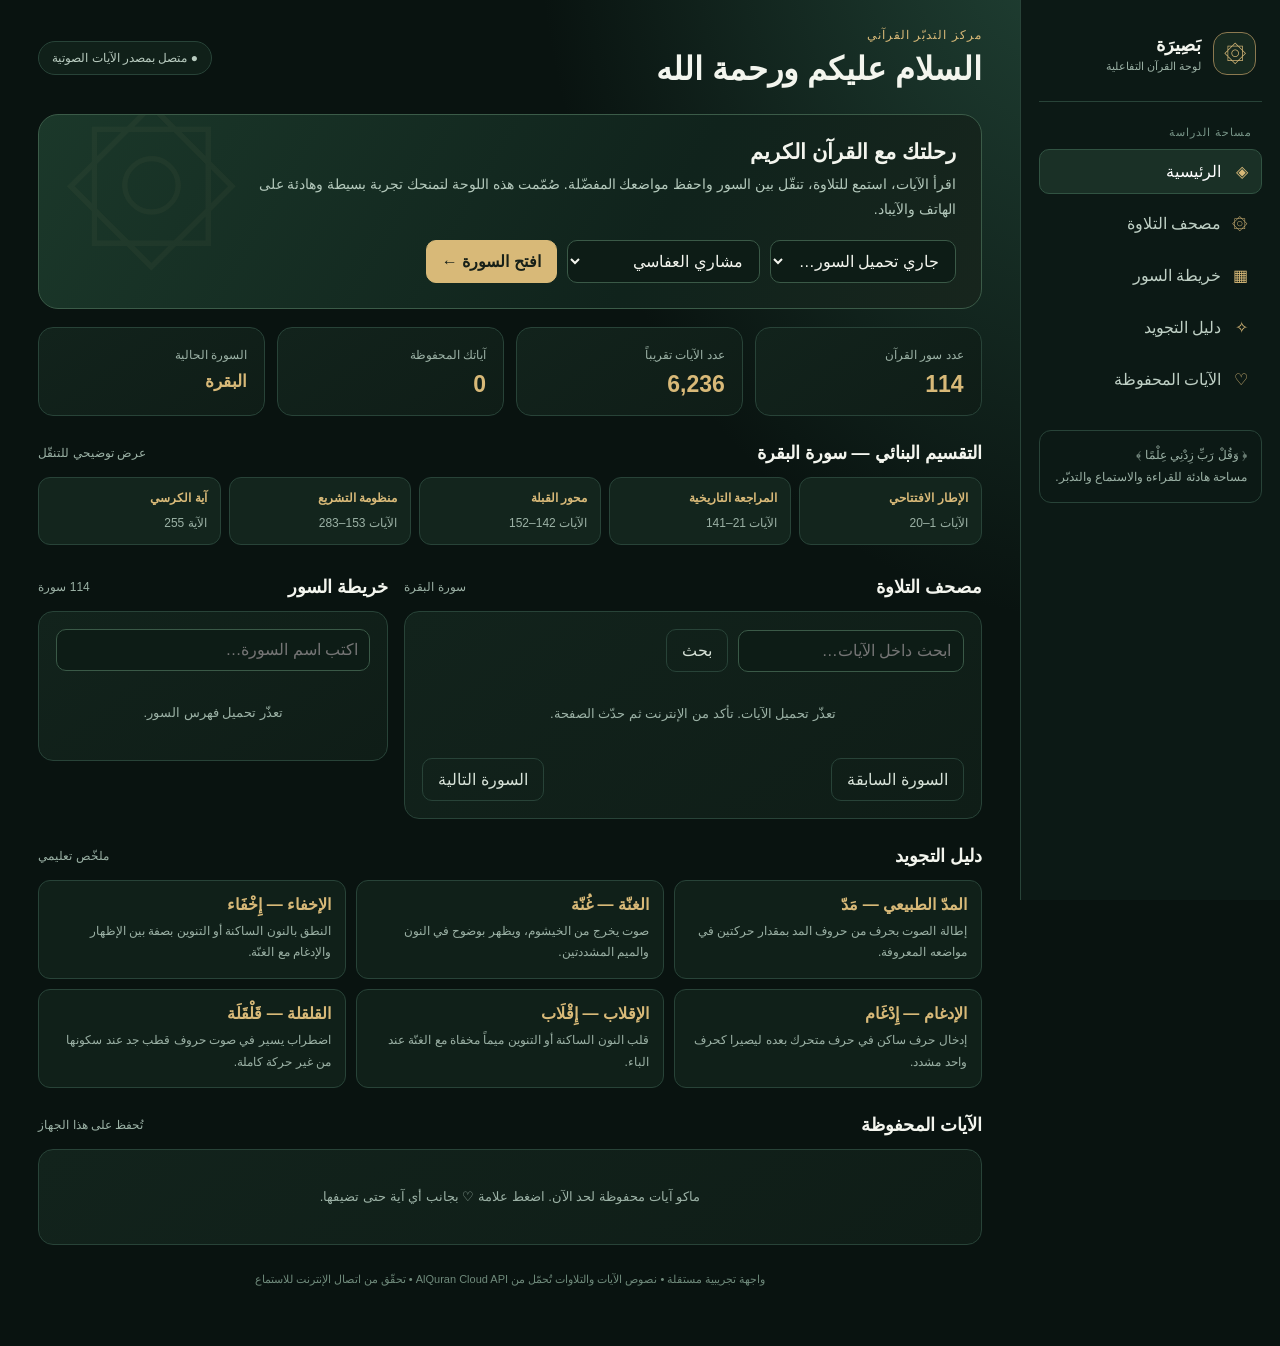
==== basira_quran_dashboard.html @ 5b6d4e4b "Add files via upload" ====
<!doctype html>
<html lang="ar" dir="rtl">
<head>
<meta charset="utf-8">
<meta name="viewport" content="width=device-width,initial-scale=1,viewport-fit=cover">
<meta name="theme-color" content="#0b1715">
<title>بصيرة | لوحة القرآن التفاعلية</title>
<style>
:root{--bg:#091310;--panel:#101f1a;--panel2:#142720;--line:#284338;--gold:#d8b978;--muted:#9bb1a5;--text:#f3f5ee;--green:#7ac5a0}
*{box-sizing:border-box}body{margin:0;background:radial-gradient(ellipse at 85% -10%,#234638 0,transparent 36%),var(--bg);color:var(--text);font-family:-apple-system,BlinkMacSystemFont,"Segoe UI",Tahoma,Arial,sans-serif}
button,select,input{font:inherit}button{cursor:pointer}
.app{display:grid;grid-template-columns:260px minmax(0,1fr);min-height:100vh}
.sidebar{padding:24px 18px;border-left:1px solid var(--line);background:#0c1915;position:sticky;top:0;height:100vh;overflow:auto}
.brand{display:flex;gap:12px;align-items:center;padding:8px 6px 26px;border-bottom:1px solid var(--line)}
.logo{width:43px;height:43px;border:1px solid #8c7950;border-radius:14px;display:grid;place-items:center;color:var(--gold);font-size:23px;background:#17291f}
.brand h1{font-size:18px;margin:0}.brand small{display:block;color:var(--muted);font-size:11px;margin-top:4px}
.navtitle{color:#779487;font-size:11px;letter-spacing:1px;margin:24px 10px 10px}
.nav{display:flex;flex-direction:column;gap:7px}.nav button{border:1px solid transparent;text-align:right;color:#bfd0c5;background:transparent;border-radius:10px;padding:12px 13px}
.nav button.active,.nav button:hover{background:#1a3026;border-color:#315342;color:#fff}.nav .nicon{display:inline-block;width:27px;color:var(--gold)}
.sidebar-note{margin-top:28px;padding:14px;border:1px solid var(--line);border-radius:12px;color:var(--muted);font-size:12px;line-height:1.8}
main{padding:28px clamp(16px,3vw,42px) 60px;max-width:1500px;width:100%;margin:auto}
.topbar{display:flex;justify-content:space-between;align-items:center;gap:14px;margin-bottom:26px;flex-wrap:wrap}
.eyebrow{color:var(--gold);font-size:12px;letter-spacing:1px}.topbar h2{font-size:clamp(23px,3vw,32px);margin:8px 0 0}
.pill{border:1px solid var(--line);border-radius:999px;padding:9px 13px;color:#b8cbbf;font-size:12px;background:#102019}
.hero{border:1px solid #3b5b48;border-radius:20px;padding:25px;background:linear-gradient(120deg,#1b382a,#10231c 65%,#17251d);position:relative;overflow:hidden}
.hero:after{content:"۞";position:absolute;font-size:180px;left:25px;top:-35px;color:#d8b9780c;pointer-events:none}
.hero h3{margin:0 0 8px;font-size:21px}.hero p{color:#b3c8bb;line-height:1.8;margin:0 0 18px;max-width:700px;font-size:14px}
.controls{display:flex;gap:10px;flex-wrap:wrap;align-items:center}.controls select,.controls input{background:#0d1c16;color:var(--text);border:1px solid #3a5947;border-radius:10px;padding:11px 12px;min-width:160px;max-width:100%}
.btn{border:1px solid #54755f;background:#244a36;color:#fff;padding:11px 15px;border-radius:10px}.btn.primary{background:var(--gold);border-color:var(--gold);color:#172018;font-weight:700}.btn.ghost{background:transparent;border-color:var(--line);color:#d7e2d8}
.stats{display:grid;grid-template-columns:repeat(4,minmax(0,1fr));gap:12px;margin:18px 0 24px}
.stat,.panel{background:linear-gradient(145deg,#12231c,#0f1d17);border:1px solid var(--line);border-radius:15px;padding:17px}
.stat small{color:var(--muted);font-size:12px}.stat strong{display:block;color:var(--gold);font-size:23px;margin-top:8px}
.sectionhead{display:flex;align-items:center;justify-content:space-between;gap:10px;margin:26px 0 13px}.sectionhead h3{font-size:18px;margin:0}.sectionhead span{font-size:12px;color:var(--muted)}
.layout{display:grid;grid-template-columns:minmax(0,1.65fr) minmax(260px,1fr);gap:16px}
.timeline{display:flex;gap:8px;overflow:auto;padding-bottom:5px}.phase{min-width:140px;flex:1;text-align:right;background:#13251d;border:1px solid var(--line);padding:13px;border-radius:12px;color:var(--text)}.phase b{display:block;color:var(--gold);font-size:12px;margin-bottom:8px}.phase span{font-size:12px;color:var(--muted)}
.versebox{padding:20px 18px;border:1px solid var(--line);background:#0e1c16;border-radius:14px;margin-top:12px}
.verse-top{display:flex;justify-content:space-between;align-items:center;gap:10px;color:var(--muted);font-size:12px}.verse{font-family:"Traditional Arabic","Noto Naskh Arabic",serif;font-size:clamp(23px,3vw,31px);line-height:2.05;text-align:center;margin:20px 0;color:#f5edda}
.verse-actions{display:flex;justify-content:center;gap:8px;flex-wrap:wrap}.verse-actions button{font-size:12px;padding:8px 11px}
.list{display:grid;gap:8px;max-height:440px;overflow:auto}.surah-item{display:flex;align-items:center;justify-content:space-between;gap:12px;padding:12px;border:1px solid var(--line);border-radius:11px;background:#102019;color:var(--text);text-align:right}.surah-item:hover,.surah-item.selected{border-color:var(--gold);background:#1a3024}.surah-num{color:var(--gold);min-width:25px}.surah-meta{font-size:11px;color:var(--muted);margin-top:4px}
.guide-grid{display:grid;grid-template-columns:repeat(3,minmax(0,1fr));gap:10px}.rule{border:1px solid var(--line);border-radius:12px;padding:14px;background:#102019}.rule b{color:var(--gold);display:block;margin-bottom:7px}.rule p{color:var(--muted);font-size:12px;line-height:1.8;margin:0}
.empty{color:var(--muted);font-size:13px;line-height:1.8;padding:18px;text-align:center}
footer{text-align:center;color:#6f8a7b;font-size:11px;padding:28px 0 0}
.mobilebar{display:none}
@media(max-width:900px){.app{grid-template-columns:1fr}.sidebar{display:none}main{padding:20px 14px 90px}.stats{grid-template-columns:repeat(2,minmax(0,1fr))}.layout{grid-template-columns:1fr}.guide-grid{grid-template-columns:repeat(2,minmax(0,1fr))}.mobilebar{display:flex;position:fixed;bottom:0;right:0;left:0;z-index:5;background:#0b1914f2;border-top:1px solid var(--line);padding:9px;justify-content:space-around;backdrop-filter:blur(12px)}.mobilebar button{background:transparent;color:#bfd0c5;border:0;font-size:11px;padding:7px}.mobilebar span{display:block;color:var(--gold);font-size:18px;margin-bottom:3px}}
@media(max-width:420px){.guide-grid{grid-template-columns:1fr}.hero{padding:19px}.controls select,.controls input{width:100%}.controls .btn{flex:1}}

/* Recitation focus view: soft, grainy botanical background inspired by the reference */
.recitation-screen{position:fixed;inset:0;z-index:20;display:none;overflow:auto;background:
 radial-gradient(ellipse at 18% 20%,rgba(180,204,183,.50),transparent 32%),
 radial-gradient(ellipse at 82% 16%,rgba(177,196,194,.48),transparent 28%),
 radial-gradient(ellipse at 55% 80%,rgba(8,36,25,.88),transparent 54%),
 linear-gradient(125deg,#71877b,#263c30 42%,#7c8d87);color:#f7f8f4;padding:clamp(24px,6vw,76px);
}
.recitation-screen:before{content:"";position:fixed;inset:0;pointer-events:none;opacity:.17;background-image:url("data:image/svg+xml,%3Csvg viewBox='0 0 180 180' xmlns='http://www.w3.org/2000/svg'%3E%3Cfilter id='n'%3E%3CfeTurbulence type='fractalNoise' baseFrequency='.85' numOctaves='3' stitchTiles='stitch'/%3E%3C/filter%3E%3Crect width='100%25' height='100%25' filter='url(%23n)' opacity='.38'/%3E%3C/svg%3E");mix-blend-mode:soft-light}
.recitation-screen.open{display:flex;flex-direction:column}
.focus-top{display:flex;align-items:center;justify-content:space-between;gap:14px;position:relative;z-index:1}
.focus-close{border:1px solid #ffffff55;border-radius:999px;background:#09130d55;color:white;padding:10px 14px}
.focus-kicker{font-size:12px;letter-spacing:2px;color:#e0e9e1b8}
.focus-content{position:relative;z-index:1;max-width:1000px;margin:auto 0; padding:38px 0}
.focus-surah{font-size:13px;color:#e4eee6b8;margin-bottom:24px;letter-spacing:1px}
.focus-ayah{font-family:"Traditional Arabic","Noto Naskh Arabic",serif;font-size:clamp(34px,6.3vw,72px);font-weight:600;line-height:1.9;max-width:1000px;text-shadow:0 2px 25px #0002}
.focus-bottom{position:relative;z-index:1;display:flex;flex-wrap:wrap;align-items:center;justify-content:space-between;gap:18px;border-top:1px solid #ffffff3d;padding-top:22px}
.focus-reader{font-size:14px;color:#f0f5f0}.focus-reader small{display:block;color:#e1e9e1a8;margin-bottom:6px}
.focus-controls{display:flex;align-items:center;gap:10px}.focus-controls button{border:1px solid #ffffff55;background:#12271c55;color:white;border-radius:999px;padding:12px 16px}
.focus-controls button.play-focus{background:#f0f0e9;color:#1b2b20;border-color:#f0f0e9;font-weight:700}
@media(max-width:600px){.recitation-screen{padding:24px 20px}.focus-content{margin:auto 0;padding:28px 0}.focus-bottom{align-items:flex-start;flex-direction:column}.focus-controls{width:100%;justify-content:space-between}.focus-controls button{padding:11px 13px}}

</style>
</head>
<body>
<div class="app">
<aside class="sidebar">
  <div class="brand"><div class="logo">۞</div><div><h1>بَصِيرَة</h1><small>لوحة القرآن التفاعلية</small></div></div>
  <div class="navtitle">مساحة الدراسة</div>
  <nav class="nav">
    <button class="active" data-target="dashboard"><span class="nicon">◈</span>الرئيسية</button>
    <button data-target="reader"><span class="nicon">۞</span>مصحف التلاوة</button>
    <button data-target="surahs"><span class="nicon">▦</span>خريطة السور</button>
    <button data-target="tajweed"><span class="nicon">✧</span>دليل التجويد</button>
    <button data-target="saved"><span class="nicon">♡</span>الآيات المحفوظة</button>
  </nav>
  <div class="sidebar-note">﴿ وَقُلْ رَبِّ زِدْنِي عِلْمًا ﴾<br>مساحة هادئة للقراءة والاستماع والتدبّر.</div>
</aside>
<main id="dashboard">
  <div class="topbar"><div><div class="eyebrow">مركز التدبّر القرآني</div><h2>السلام عليكم ورحمة الله</h2></div><div class="pill">● متصل بمصدر الآيات الصوتية</div></div>
  <section class="hero">
    <h3>رحلتك مع القرآن الكريم</h3>
    <p>اقرأ الآيات، استمع للتلاوة، تنقّل بين السور واحفظ مواضعك المفضّلة. صُمّمت هذه اللوحة لتمنحك تجربة بسيطة وهادئة على الهاتف والآيباد.</p>
    <div class="controls">
      <select id="surahSelect" aria-label="اختر السورة"><option value="2">جاري تحميل السور…</option></select>
      <select id="reciter" aria-label="اختر القارئ"><option value="ar.alafasy">مشاري العفاسي</option><option value="ar.abdurrahmaansudais">عبدالرحمن السديس</option><option value="ar.husary">محمود خليل الحصري</option><option value="ar.minshawi">محمد صديق المنشاوي</option></select>
      <button class="btn primary" id="openSurah">افتح السورة ←</button>
    </div>
  </section>
  <div class="stats">
    <div class="stat"><small>عدد سور القرآن</small><strong>114</strong></div>
    <div class="stat"><small>عدد الآيات تقريباً</small><strong>6,236</strong></div>
    <div class="stat"><small>آياتك المحفوظة</small><strong id="savedCount">0</strong></div>
    <div class="stat"><small>السورة الحالية</small><strong id="currentSurahStat" style="font-size:17px">البقرة</strong></div>
  </div>
  <div class="sectionhead"><h3>التقسيم البنائي — سورة البقرة</h3><span>عرض توضيحي للتنقّل</span></div>
  <div class="timeline">
    <button class="phase" data-verse="1"><b>الإطار الافتتاحي</b><span>الآيات 1–20</span></button>
    <button class="phase" data-verse="21"><b>المراجعة التاريخية</b><span>الآيات 21–141</span></button>
    <button class="phase" data-verse="142"><b>محور القبلة</b><span>الآيات 142–152</span></button>
    <button class="phase" data-verse="153"><b>منظومة التشريع</b><span>الآيات 153–283</span></button>
    <button class="phase" data-verse="255"><b>آية الكرسي</b><span>الآية 255</span></button>
  </div>
  <div class="layout">
    <section id="reader">
      <div class="sectionhead"><h3>مصحف التلاوة</h3><span id="surahInfo">سورة البقرة</span></div>
      <div class="panel">
        <div class="controls" style="margin-bottom:12px">
          <input id="searchBox" placeholder="ابحث داخل الآيات…" aria-label="بحث في الآيات">
          <button class="btn ghost" id="searchBtn">بحث</button>
        </div>
        <div id="verses"><div class="empty">جاري تحميل الآيات من المصدر القرآني…</div></div>
        <div class="controls" style="justify-content:space-between;margin-top:14px">
          <button class="btn ghost" id="prev">السورة السابقة</button><button class="btn ghost" id="next">السورة التالية</button>
        </div>
      </div>
    </section>
    <section id="surahs">
      <div class="sectionhead"><h3>خريطة السور</h3><span>114 سورة</span></div>
      <div class="panel">
        <input id="surahSearch" placeholder="اكتب اسم السورة…" style="width:100%;background:#0d1c16;color:white;border:1px solid #3a5947;border-radius:10px;padding:11px;margin-bottom:12px">
        <div class="list" id="surahList"><div class="empty">جاري تحميل فهرس السور…</div></div>
      </div>
    </section>
  </div>
  <section id="tajweed">
    <div class="sectionhead"><h3>دليل التجويد</h3><span>ملخّص تعليمي</span></div>
    <div class="guide-grid">
      <div class="rule"><b>المدّ الطبيعي — مَدّ</b><p>إطالة الصوت بحرف من حروف المد بمقدار حركتين في مواضعه المعروفة.</p></div>
      <div class="rule"><b>الغنّة — غُنّة</b><p>صوت يخرج من الخيشوم، ويظهر بوضوح في النون والميم المشددتين.</p></div>
      <div class="rule"><b>الإخفاء — إِخْفَاء</b><p>النطق بالنون الساكنة أو التنوين بصفة بين الإظهار والإدغام مع الغنّة.</p></div>
      <div class="rule"><b>الإدغام — إِدْغَام</b><p>إدخال حرف ساكن في حرف متحرك بعده ليصيرا كحرف واحد مشدد.</p></div>
      <div class="rule"><b>الإقلاب — إِقْلَاب</b><p>قلب النون الساكنة أو التنوين ميماً مخفاة مع الغنّة عند الباء.</p></div>
      <div class="rule"><b>القلقلة — قَلْقَلَة</b><p>اضطراب يسير في صوت حروف قطب جد عند سكونها من غير حركة كاملة.</p></div>
    </div>
  </section>
  <section id="saved">
    <div class="sectionhead"><h3>الآيات المحفوظة</h3><span>تُحفظ على هذا الجهاز</span></div>
    <div class="panel" id="savedVerses"><div class="empty">ماكو آيات محفوظة لحد الآن. اضغط علامة ♡ بجانب أي آية حتى تضيفها.</div></div>
  </section>
  <footer>واجهة تجريبية مستقلة • نصوص الآيات والتلاوات تُحمّل من AlQuran Cloud API • تحقّق من اتصال الإنترنت للاستماع</footer>
</main>
</div>
<div class="mobilebar">
<button data-target="dashboard"><span>◈</span>الرئيسية</button><button data-target="reader"><span>۞</span>المصحف</button><button data-target="surahs"><span>▦</span>السور</button><button data-target="tajweed"><span>✧</span>التجويد</button><button data-target="saved"><span>♡</span>المحفوظات</button>
</div>
<audio id="audio" controls style="position:fixed;left:12px;bottom:74px;width:min(360px,calc(100% - 24px));display:none;z-index:4"></audio>

<div class="recitation-screen" id="recitationScreen" aria-hidden="true">
  <div class="focus-top">
    <div><div class="focus-kicker">تِلَاوَةٌ وَتَدَبُّر</div><div style="font-size:12px;color:#f0f5f0a8;margin-top:7px">القرآن الكريم</div></div>
    <button class="focus-close" id="closeFocus">✕ إغلاق العرض</button>
  </div>
  <div class="focus-content">
    <div class="focus-surah" id="focusSurah">سورة البقرة • الآية 1</div>
    <div class="focus-ayah" id="focusAyah">بِسْمِ اللَّهِ الرَّحْمَٰنِ الرَّحِيمِ</div>
  </div>
  <div class="focus-bottom">
    <div class="focus-reader"><small>القارئ الحالي</small><strong id="focusReader">مشاري العفاسي</strong></div>
    <div class="focus-controls">
      <button id="focusPrev">‹ الآية السابقة</button>
      <button class="play-focus" id="focusPlay">Ⅱ إيقاف مؤقت</button>
      <button id="focusNext">الآية التالية ›</button>
    </div>
  </div>
</div>

<script>
const API='https://api.alquran.cloud/v1';
let surahs=[],current=2,ayahs=[],saved=JSON.parse(localStorage.getItem('basiraSavedVerses')||'[]');
const $=id=>document.getElementById(id);
function esc(s){return String(s).replace(/[&<>"']/g,c=>({'&':'&amp;','<':'&lt;','>':'&gt;','"':'&quot;',"'":'&#39;'}[c]));}
function save(){localStorage.setItem('basiraSavedVerses',JSON.stringify(saved));$('savedCount').textContent=saved.length;renderSaved();}
async function loadSurahs(){
 try{
  const r=await fetch(API+'/surah');const j=await r.json();if(j.code!==200)throw Error();
  surahs=j.data;
  $('surahSelect').innerHTML=surahs.map(s=>`<option value="${s.number}">${s.number}. ${esc(s.name)} — ${esc(s.englishName)}</option>`).join('');
  renderSurahList();loadSurah(2);
 }catch(e){$('verses').innerHTML='<div class="empty">تعذّر تحميل الآيات. تأكد من الإنترنت ثم حدّث الصفحة.</div>';$('surahList').innerHTML='<div class="empty">تعذّر تحميل فهرس السور.</div>';}
}
function renderSurahList(){
 const q=$('surahSearch').value.trim().toLowerCase();
 const filtered=surahs.filter(s=>s.name.includes(q)||s.englishName.toLowerCase().includes(q)||String(s.number)===q);
 $('surahList').innerHTML=filtered.map(s=>`<button class="surah-item ${s.number===current?'selected':''}" data-surah="${s.number}"><div><span class="surah-num">${s.number}</span><b>${esc(s.name)}</b><div class="surah-meta">${esc(s.englishName)} • ${s.numberOfAyahs} آية</div></div><span style="color:var(--gold)">›</span></button>`).join('')||'<div class="empty">ما لقينا سورة بهذا الاسم.</div>';
}
async function loadSurah(n){
 current=Math.max(1,Math.min(114,Number(n)||1));$('surahSelect').value=String(current);$('currentSurahStat').textContent=surahs[current-1]?.name||'—';
 $('surahInfo').textContent='جاري التحميل…';$('verses').innerHTML='<div class="empty">جاري تحميل الآيات…</div>';renderSurahList();
 try{
  const [ar,audio]=await Promise.all([fetch(`${API}/surah/${current}/quran-uthmani`).then(r=>r.json()),fetch(`${API}/surah/${current}/${$('reciter').value}`).then(r=>r.json())]);
  ayahs=ar.data.ayahs.map((a,i)=>({...a,audio:audio.data.ayahs[i]?.audio||''}));
  $('surahInfo').textContent=`${ar.data.name} • ${ar.data.numberOfAyahs} آية`;
  renderAyahs(ayahs);
 }catch(e){$('verses').innerHTML='<div class="empty">ما قدرنا نحمل السورة. جرّب مرة ثانية بعد التأكد من الإنترنت.</div>';}
}
function renderAyahs(items){
 if(!items.length){$('verses').innerHTML='<div class="empty">ماكو نتائج مطابقة.</div>';return;}
 $('verses').innerHTML=items.map(a=>`<article class="versebox" id="ayah-${a.number}"><div class="verse-top"><span>سورة ${esc(surahs[current-1]?.name||'')} • الآية ${a.numberInSurah}</span><span>${a.number}</span></div><div class="verse">${esc(a.text)} ۝</div><div class="verse-actions"><button class="btn" data-play="${a.number}">▶ استمع للآية</button><button class="btn ghost" data-save="${a.number}">${saved.some(x=>x.number===a.number)?'♥ محفوظة':'♡ حفظ الآية'}</button><button class="btn ghost" data-copy="${a.number}">نسخ النص</button></div></article>`).join('');
}
function renderSaved(){
 if(!saved.length){$('savedVerses').innerHTML='<div class="empty">ماكو آيات محفوظة لحد الآن. اضغط علامة ♡ بجانب أي آية حتى تضيفها.</div>';return;}
 $('savedVerses').innerHTML=saved.map(a=>`<article class="versebox"><div class="verse-top"><span>${esc(a.surahName)} • الآية ${a.ayahInSurah}</span><button class="btn ghost" data-unsave="${a.number}">إزالة</button></div><div class="verse">${esc(a.text)}</div></article>`).join('');
}
let playingGlobalNumber=null;
const reciterNames={'ar.alafasy':'مشاري العفاسي','ar.abdurrahmaansudais':'عبدالرحمن السديس','ar.husary':'محمود خليل الحصري','ar.minshawi':'محمد صديق المنشاوي'};
function showFocus(a){
 if(!a)return;
 $('focusSurah').textContent=`سورة ${surahs[current-1]?.name||''} • الآية ${a.numberInSurah}`;
 $('focusAyah').textContent=a.text;
 $('focusReader').textContent=reciterNames[$('reciter').value]||'القارئ المختار';
 $('recitationScreen').classList.add('open');$('recitationScreen').setAttribute('aria-hidden','false');
}
function playAyah(num){
 const a=ayahs.find(x=>x.number===Number(num));if(!a||!a.audio)return;
 const audio=$('audio');playingGlobalNumber=a.number;
 audio.src=a.audio;audio.style.display='block';showFocus(a);
 audio.play().then(()=>{$('focusPlay').textContent='Ⅱ إيقاف مؤقت';}).catch(()=>{$('focusPlay').textContent='▶ تشغيل';});
}
document.addEventListener('click',e=>{
 const t=e.target.closest('button');if(!t)return;
 if(t.dataset.target){document.getElementById(t.dataset.target)?.scrollIntoView({behavior:'smooth'});document.querySelectorAll('.nav button').forEach(b=>b.classList.toggle('active',b.dataset.target===t.dataset.target));}
 if(t.dataset.surah)loadSurah(Number(t.dataset.surah));
 if(t.dataset.play)playAyah(t.dataset.play);
 if(t.dataset.save){const a=ayahs.find(x=>x.number===Number(t.dataset.save));if(a){if(saved.some(x=>x.number===a.number))saved=saved.filter(x=>x.number!==a.number);else saved.push({number:a.number,ayahInSurah:a.numberInSurah,surahName:surahs[current-1].name,text:a.text});save();renderAyahs(ayahs);}}
 if(t.dataset.unsave){saved=saved.filter(x=>x.number!==Number(t.dataset.unsave));save();renderAyahs(ayahs);}
 if(t.dataset.copy){const a=ayahs.find(x=>x.number===Number(t.dataset.copy));if(a&&navigator.clipboard)navigator.clipboard.writeText(a.text).then(()=>{t.textContent='تم النسخ ✓';setTimeout(()=>t.textContent='نسخ النص',1300)}).catch(()=>{});}
 if(t.id==='openSurah')loadSurah($('surahSelect').value);
 if(t.id==='prev')loadSurah(current-1);
 if(t.id==='next')loadSurah(current+1);
 if(t.id==='searchBtn'){const q=$('searchBox').value.trim();renderAyahs(ayahs.filter(a=>a.text.includes(q)||String(a.numberInSurah)===q));}
});
$('surahSelect').addEventListener('change',e=>loadSurah(e.target.value));
$('reciter').addEventListener('change',()=>loadSurah(current));
$('surahSearch').addEventListener('input',renderSurahList);
$('searchBox').addEventListener('keydown',e=>{if(e.key==='Enter')$('searchBtn').click()});
document.querySelectorAll('.phase').forEach(b=>b.addEventListener('click',()=>{if(current!==2)loadSurah(2);setTimeout(()=>document.querySelector(`[data-verse="${b.dataset.verse}"]`)?.scrollIntoView({behavior:'smooth',block:'start'}),500);}));

$('closeFocus').addEventListener('click',()=>{$('recitationScreen').classList.remove('open');$('recitationScreen').setAttribute('aria-hidden','true');});
$('focusPlay').addEventListener('click',()=>{const a=$('audio');if(a.paused){a.play().then(()=>$('focusPlay').textContent='Ⅱ إيقاف مؤقت').catch(()=>{});}else{a.pause();$('focusPlay').textContent='▶ متابعة';}});
function playAdjacent(delta){
 const idx=ayahs.findIndex(a=>a.number===playingGlobalNumber);const next=ayahs[idx+delta];
 if(next){playAyah(next.number);return;}
 // Move to adjacent surah if playback reaches the end of the current one
 const target=current+delta;
 if(target>=1&&target<=114){loadSurah(target).then(()=>{const candidate=delta>0?ayahs[0]:ayahs[ayahs.length-1];if(candidate)playAyah(candidate.number);});}
}
$('focusPrev').addEventListener('click',()=>playAdjacent(-1));
$('focusNext').addEventListener('click',()=>playAdjacent(1));
$('audio').addEventListener('ended',()=>{if(playingGlobalNumber!==null)playAdjacent(1);});
$('audio').addEventListener('play',()=>{$('focusPlay').textContent='Ⅱ إيقاف مؤقت';});
$('audio').addEventListener('pause',()=>{$('focusPlay').textContent='▶ متابعة';});

save();loadSurahs();
</script>
</body>
</html>
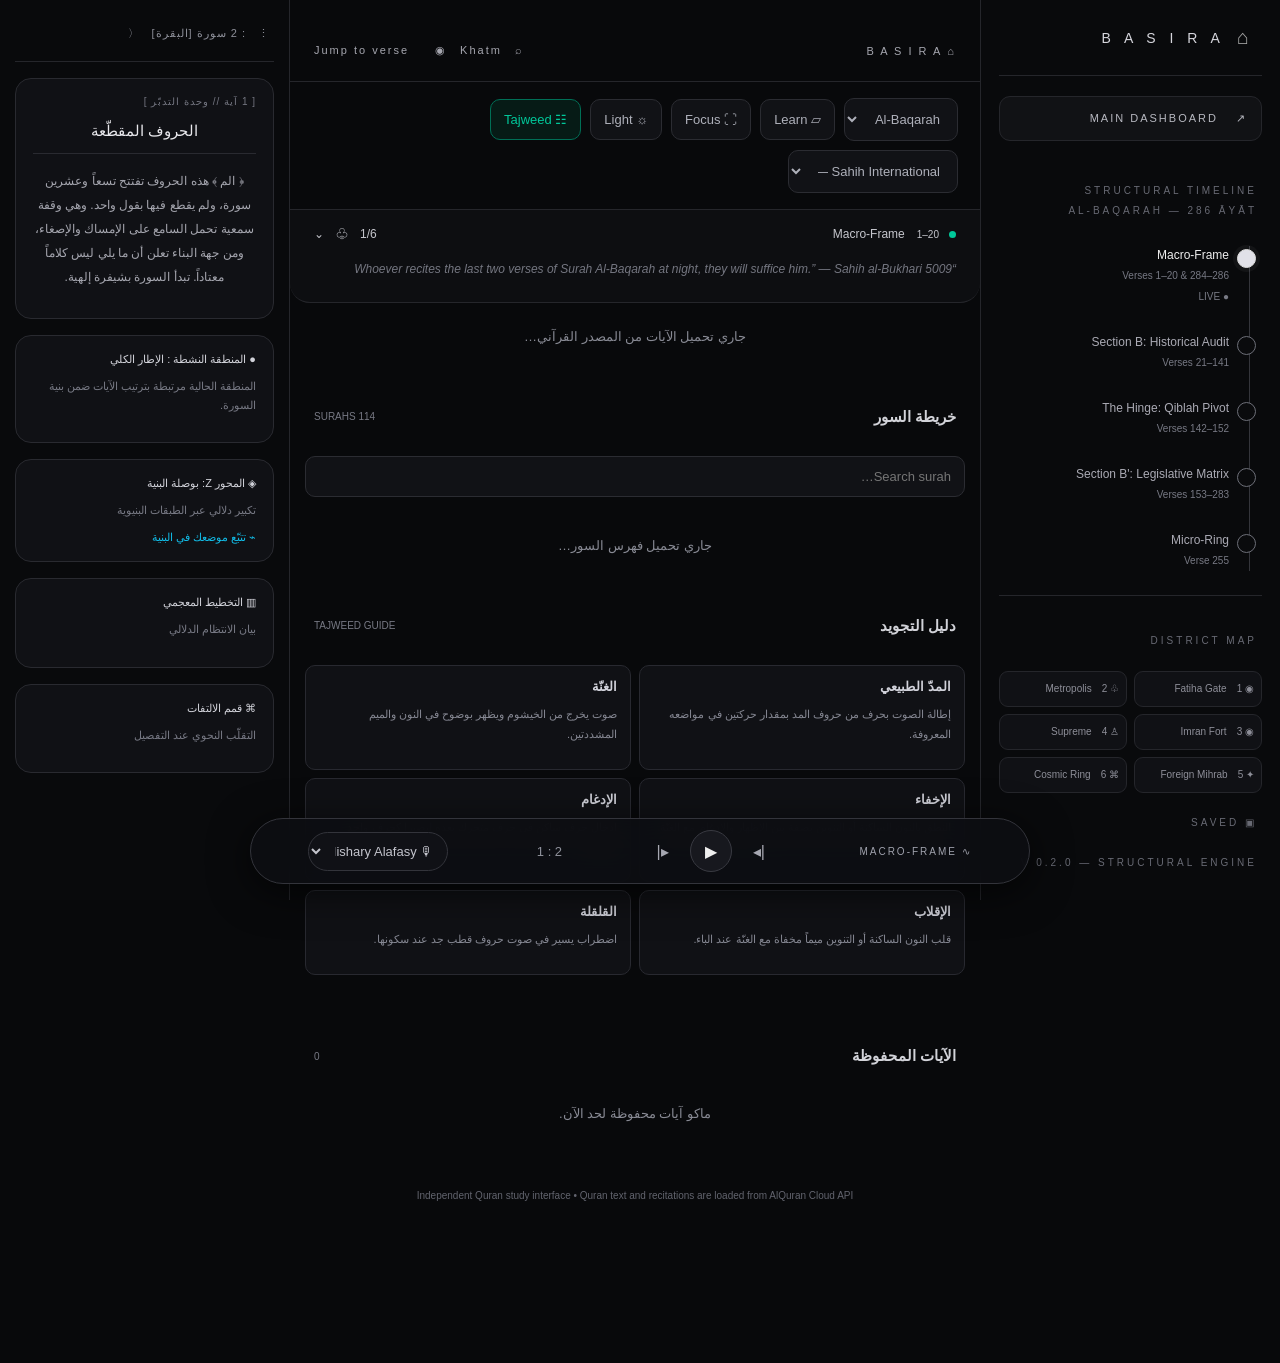
==== commit 01956e19: "Add files via upload" ====
--- a/basira_quran_dashboard.html
+++ b/basira_quran_dashboard.html
@@ -6,170 +6,104 @@
 <meta name="theme-color" content="#0b1715">
 <title>بصيرة | لوحة القرآن التفاعلية</title>
 <style>
-:root{--bg:#091310;--panel:#101f1a;--panel2:#142720;--line:#284338;--gold:#d8b978;--muted:#9bb1a5;--text:#f3f5ee;--green:#7ac5a0}
-*{box-sizing:border-box}body{margin:0;background:radial-gradient(ellipse at 85% -10%,#234638 0,transparent 36%),var(--bg);color:var(--text);font-family:-apple-system,BlinkMacSystemFont,"Segoe UI",Tahoma,Arial,sans-serif}
-button,select,input{font:inherit}button{cursor:pointer}
-.app{display:grid;grid-template-columns:260px minmax(0,1fr);min-height:100vh}
-.sidebar{padding:24px 18px;border-left:1px solid var(--line);background:#0c1915;position:sticky;top:0;height:100vh;overflow:auto}
-.brand{display:flex;gap:12px;align-items:center;padding:8px 6px 26px;border-bottom:1px solid var(--line)}
-.logo{width:43px;height:43px;border:1px solid #8c7950;border-radius:14px;display:grid;place-items:center;color:var(--gold);font-size:23px;background:#17291f}
-.brand h1{font-size:18px;margin:0}.brand small{display:block;color:var(--muted);font-size:11px;margin-top:4px}
-.navtitle{color:#779487;font-size:11px;letter-spacing:1px;margin:24px 10px 10px}
-.nav{display:flex;flex-direction:column;gap:7px}.nav button{border:1px solid transparent;text-align:right;color:#bfd0c5;background:transparent;border-radius:10px;padding:12px 13px}
-.nav button.active,.nav button:hover{background:#1a3026;border-color:#315342;color:#fff}.nav .nicon{display:inline-block;width:27px;color:var(--gold)}
-.sidebar-note{margin-top:28px;padding:14px;border:1px solid var(--line);border-radius:12px;color:var(--muted);font-size:12px;line-height:1.8}
-main{padding:28px clamp(16px,3vw,42px) 60px;max-width:1500px;width:100%;margin:auto}
-.topbar{display:flex;justify-content:space-between;align-items:center;gap:14px;margin-bottom:26px;flex-wrap:wrap}
-.eyebrow{color:var(--gold);font-size:12px;letter-spacing:1px}.topbar h2{font-size:clamp(23px,3vw,32px);margin:8px 0 0}
-.pill{border:1px solid var(--line);border-radius:999px;padding:9px 13px;color:#b8cbbf;font-size:12px;background:#102019}
-.hero{border:1px solid #3b5b48;border-radius:20px;padding:25px;background:linear-gradient(120deg,#1b382a,#10231c 65%,#17251d);position:relative;overflow:hidden}
-.hero:after{content:"۞";position:absolute;font-size:180px;left:25px;top:-35px;color:#d8b9780c;pointer-events:none}
-.hero h3{margin:0 0 8px;font-size:21px}.hero p{color:#b3c8bb;line-height:1.8;margin:0 0 18px;max-width:700px;font-size:14px}
-.controls{display:flex;gap:10px;flex-wrap:wrap;align-items:center}.controls select,.controls input{background:#0d1c16;color:var(--text);border:1px solid #3a5947;border-radius:10px;padding:11px 12px;min-width:160px;max-width:100%}
-.btn{border:1px solid #54755f;background:#244a36;color:#fff;padding:11px 15px;border-radius:10px}.btn.primary{background:var(--gold);border-color:var(--gold);color:#172018;font-weight:700}.btn.ghost{background:transparent;border-color:var(--line);color:#d7e2d8}
-.stats{display:grid;grid-template-columns:repeat(4,minmax(0,1fr));gap:12px;margin:18px 0 24px}
-.stat,.panel{background:linear-gradient(145deg,#12231c,#0f1d17);border:1px solid var(--line);border-radius:15px;padding:17px}
-.stat small{color:var(--muted);font-size:12px}.stat strong{display:block;color:var(--gold);font-size:23px;margin-top:8px}
-.sectionhead{display:flex;align-items:center;justify-content:space-between;gap:10px;margin:26px 0 13px}.sectionhead h3{font-size:18px;margin:0}.sectionhead span{font-size:12px;color:var(--muted)}
-.layout{display:grid;grid-template-columns:minmax(0,1.65fr) minmax(260px,1fr);gap:16px}
-.timeline{display:flex;gap:8px;overflow:auto;padding-bottom:5px}.phase{min-width:140px;flex:1;text-align:right;background:#13251d;border:1px solid var(--line);padding:13px;border-radius:12px;color:var(--text)}.phase b{display:block;color:var(--gold);font-size:12px;margin-bottom:8px}.phase span{font-size:12px;color:var(--muted)}
-.versebox{padding:20px 18px;border:1px solid var(--line);background:#0e1c16;border-radius:14px;margin-top:12px}
-.verse-top{display:flex;justify-content:space-between;align-items:center;gap:10px;color:var(--muted);font-size:12px}.verse{font-family:"Traditional Arabic","Noto Naskh Arabic",serif;font-size:clamp(23px,3vw,31px);line-height:2.05;text-align:center;margin:20px 0;color:#f5edda}
-.verse-actions{display:flex;justify-content:center;gap:8px;flex-wrap:wrap}.verse-actions button{font-size:12px;padding:8px 11px}
-.list{display:grid;gap:8px;max-height:440px;overflow:auto}.surah-item{display:flex;align-items:center;justify-content:space-between;gap:12px;padding:12px;border:1px solid var(--line);border-radius:11px;background:#102019;color:var(--text);text-align:right}.surah-item:hover,.surah-item.selected{border-color:var(--gold);background:#1a3024}.surah-num{color:var(--gold);min-width:25px}.surah-meta{font-size:11px;color:var(--muted);margin-top:4px}
-.guide-grid{display:grid;grid-template-columns:repeat(3,minmax(0,1fr));gap:10px}.rule{border:1px solid var(--line);border-radius:12px;padding:14px;background:#102019}.rule b{color:var(--gold);display:block;margin-bottom:7px}.rule p{color:var(--muted);font-size:12px;line-height:1.8;margin:0}
-.empty{color:var(--muted);font-size:13px;line-height:1.8;padding:18px;text-align:center}
-footer{text-align:center;color:#6f8a7b;font-size:11px;padding:28px 0 0}
-.mobilebar{display:none}
-@media(max-width:900px){.app{grid-template-columns:1fr}.sidebar{display:none}main{padding:20px 14px 90px}.stats{grid-template-columns:repeat(2,minmax(0,1fr))}.layout{grid-template-columns:1fr}.guide-grid{grid-template-columns:repeat(2,minmax(0,1fr))}.mobilebar{display:flex;position:fixed;bottom:0;right:0;left:0;z-index:5;background:#0b1914f2;border-top:1px solid var(--line);padding:9px;justify-content:space-around;backdrop-filter:blur(12px)}.mobilebar button{background:transparent;color:#bfd0c5;border:0;font-size:11px;padding:7px}.mobilebar span{display:block;color:var(--gold);font-size:18px;margin-bottom:3px}}
-@media(max-width:420px){.guide-grid{grid-template-columns:1fr}.hero{padding:19px}.controls select,.controls input{width:100%}.controls .btn{flex:1}}
-
-/* Recitation focus view: soft, grainy botanical background inspired by the reference */
-.recitation-screen{position:fixed;inset:0;z-index:20;display:none;overflow:auto;background:
- radial-gradient(ellipse at 18% 20%,rgba(180,204,183,.50),transparent 32%),
- radial-gradient(ellipse at 82% 16%,rgba(177,196,194,.48),transparent 28%),
- radial-gradient(ellipse at 55% 80%,rgba(8,36,25,.88),transparent 54%),
- linear-gradient(125deg,#71877b,#263c30 42%,#7c8d87);color:#f7f8f4;padding:clamp(24px,6vw,76px);
-}
-.recitation-screen:before{content:"";position:fixed;inset:0;pointer-events:none;opacity:.17;background-image:url("data:image/svg+xml,%3Csvg viewBox='0 0 180 180' xmlns='http://www.w3.org/2000/svg'%3E%3Cfilter id='n'%3E%3CfeTurbulence type='fractalNoise' baseFrequency='.85' numOctaves='3' stitchTiles='stitch'/%3E%3C/filter%3E%3Crect width='100%25' height='100%25' filter='url(%23n)' opacity='.38'/%3E%3C/svg%3E");mix-blend-mode:soft-light}
-.recitation-screen.open{display:flex;flex-direction:column}
-.focus-top{display:flex;align-items:center;justify-content:space-between;gap:14px;position:relative;z-index:1}
-.focus-close{border:1px solid #ffffff55;border-radius:999px;background:#09130d55;color:white;padding:10px 14px}
-.focus-kicker{font-size:12px;letter-spacing:2px;color:#e0e9e1b8}
-.focus-content{position:relative;z-index:1;max-width:1000px;margin:auto 0; padding:38px 0}
-.focus-surah{font-size:13px;color:#e4eee6b8;margin-bottom:24px;letter-spacing:1px}
-.focus-ayah{font-family:"Traditional Arabic","Noto Naskh Arabic",serif;font-size:clamp(34px,6.3vw,72px);font-weight:600;line-height:1.9;max-width:1000px;text-shadow:0 2px 25px #0002}
-.focus-bottom{position:relative;z-index:1;display:flex;flex-wrap:wrap;align-items:center;justify-content:space-between;gap:18px;border-top:1px solid #ffffff3d;padding-top:22px}
-.focus-reader{font-size:14px;color:#f0f5f0}.focus-reader small{display:block;color:#e1e9e1a8;margin-bottom:6px}
-.focus-controls{display:flex;align-items:center;gap:10px}.focus-controls button{border:1px solid #ffffff55;background:#12271c55;color:white;border-radius:999px;padding:12px 16px}
-.focus-controls button.play-focus{background:#f0f0e9;color:#1b2b20;border-color:#f0f0e9;font-weight:700}
-@media(max-width:600px){.recitation-screen{padding:24px 20px}.focus-content{margin:auto 0;padding:28px 0}.focus-bottom{align-items:flex-start;flex-direction:column}.focus-controls{width:100%;justify-content:space-between}.focus-controls button{padding:11px 13px}}
-
+:root{--bg:#08090b;--panel:#101114;--panel2:#15161a;--line:#25262b;--muted:#8d8f98;--text:#e8e8ec;--green:#00c89a;--gold:#d7d8df;--blue:#12bde8;--purple:#a56aff}
+*{box-sizing:border-box}html{scroll-behavior:smooth}body{margin:0;background:var(--bg);color:var(--text);font-family:-apple-system,BlinkMacSystemFont,"Segoe UI",Tahoma,Arial,sans-serif;font-size:13px}button,select,input{font:inherit}button{cursor:pointer}
+.app{display:grid;grid-template-columns:300px minmax(0,1fr) 290px;min-height:100vh}
+.sidebar{border-left:1px solid var(--line);padding:22px 18px;height:100vh;overflow:auto;position:sticky;top:0;background:#090a0c}
+.brand{height:54px;display:flex;align-items:center;gap:12px;padding:0 8px 22px;border-bottom:1px solid var(--line);letter-spacing:5px;font-size:14px;color:#d5d5dc}
+.brand .mark{font-size:20px;color:#aaa}
+.dashbtn{margin:20px 0;width:100%;text-align:right;background:#111215;border:1px solid var(--line);color:#b7b8c0;border-radius:11px;padding:14px;letter-spacing:2px;font-size:11px}
+.kicker{font-size:10px;letter-spacing:3px;color:#686a74;line-height:2;margin:20px 5px}
+.timeline{border-right:1px solid #34353b;margin:25px 12px 24px 0;padding-right:20px;display:grid;gap:26px}
+.timeline-item{position:relative;color:#aaaab4;line-height:1.6}.timeline-item:before{content:"";position:absolute;right:-27px;top:3px;width:17px;height:17px;border:1px solid #6d6f78;border-radius:50%;background:#0a0b0d}.timeline-item.active{color:#eee}.timeline-item.active:before{border-color:#ddd;background:#e1e1e8;box-shadow:0 0 0 4px #ffffff0a}.timeline-item b{display:block;font-size:12px;font-weight:500}.timeline-item small{color:#777984;font-size:10px}
+.district{border-top:1px solid var(--line);padding-top:15px}.district-grid{display:grid;grid-template-columns:1fr 1fr;gap:7px}.district-grid span{padding:10px 7px;background:#101115;border:1px solid var(--line);border-radius:9px;font-size:10px;color:#8d8e98}
+main{min-width:0;padding:20px 0 110px;max-width:none}.top{height:62px;border-bottom:1px solid var(--line);display:flex;align-items:center;justify-content:space-between;padding:0 24px;color:#a5a6af;font-size:11px;letter-spacing:2px}
+.toolbar{display:flex;align-items:center;gap:9px;flex-wrap:wrap;padding:16px 22px;border-bottom:1px solid var(--line)}
+.toolbar select,.toolbar button,.search{background:#111216;border:1px solid #2b2c32;border-radius:10px;color:#aeb0ba;padding:12px 13px}
+.toolbar select{max-width:170px}.toolbar .active{border-color:#006f56;color:var(--green);background:#061b16}
+.content{padding:0 0 30px}.macro{border-bottom:1px solid var(--line);padding:16px 24px 23px;background:#0d0e11;border-radius:0 0 20px 20px}
+.macro-head{display:flex;justify-content:space-between;align-items:center;font-size:12px;color:#c5c6cd}.dot{display:inline-block;width:7px;height:7px;background:var(--green);border-radius:50%;margin-left:10px}.macro p{color:#747680;font-style:italic;line-height:1.7;font-size:12px;margin:16px 0 0}
+.ayah-card{margin:32px 0 0;border:1px solid #292a30;border-radius:21px;background:radial-gradient(ellipse at 70% 15%,#17181d 0,transparent 50%),#101114;min-height:270px;padding:28px 30px;box-shadow:0 10px 40px #0005}
+.ayah-meta{display:flex;align-items:center;justify-content:space-between;gap:10px;color:#92949e;font-size:10px;letter-spacing:1px}.tags{display:flex;gap:8px;flex-wrap:wrap}.tag{border:1px solid #303139;border-radius:20px;padding:7px 12px}.tag.blue{color:var(--blue);border-color:#123a4a}.tag.purple{color:var(--purple);border-color:#392453}
+.ayah-text{font-family:"Traditional Arabic","Noto Naskh Arabic",serif;text-align:center;font-size:clamp(30px,3vw,43px);line-height:2.15;color:#d9d9df;padding:28px 0 16px;direction:rtl}.ayah-en{font-size:16px;color:#a1a2ad;direction:ltr;text-align:left;line-height:1.7}
+.ayah-actions{display:flex;gap:16px;justify-content:flex-end;color:#777985;margin-top:5px}.ayah-actions button{background:transparent;border:0;color:#888a95}
+.bottom-player{position:fixed;bottom:16px;left:50%;transform:translateX(-50%);width:min(780px,calc(100% - 330px));min-height:66px;border:1px solid #33343b;border-radius:38px;background:#0d0e12f2;box-shadow:0 8px 40px #000a;display:flex;align-items:center;justify-content:space-around;gap:14px;padding:10px 20px;z-index:10;backdrop-filter:blur(18px)}
+.player-title{letter-spacing:2px;color:#9fa1ac;font-size:10px;white-space:nowrap}.player-controls{display:flex;align-items:center;gap:15px}.player-controls button{border:0;background:transparent;color:#a6a7b1;font-size:16px}.player-controls .play{border:1px solid #393a42;border-radius:50%;width:42px;height:42px;background:#17181e;color:#eee}
+.player-select{background:#101116;color:#c3c4cc;border:1px solid #33343b;border-radius:24px;padding:10px;max-width:140px}
+.rightbar{border-right:1px solid var(--line);padding:18px 15px;height:100vh;overflow:auto;background:#090a0c}
+.right-head{border-bottom:1px solid var(--line);padding:8px 4px 20px;color:#8e909a;font-size:11px;letter-spacing:1px}
+.note-card,.side-accordion{background:#101115;border:1px solid #292a30;border-radius:16px;padding:17px;margin-top:16px}.note-card .tiny{color:#747681;font-size:10px;letter-spacing:1px}.note-card h3{font-size:15px;text-align:center;font-weight:500;border-bottom:1px solid #292a30;padding-bottom:13px}.note-card p{font-size:12px;line-height:2;color:#a5a6af;text-align:center}
+.side-accordion{font-size:11px;color:#999ba5}.side-accordion b{color:#d1d2d9;font-weight:500}.side-accordion p{color:#777984;line-height:1.7}
+#surahSelect{direction:rtl}.versebox{padding:0;margin:0;border:0;background:transparent}.verse-top{display:none}.verse-actions{margin-top:12px}.verse-actions button{font-size:11px}.versebox+.versebox{margin-top:30px}.search{width:100%;margin:15px 0}.list{display:grid;gap:7px;max-height:340px;overflow:auto}.surah-item{width:100%;display:flex;justify-content:space-between;gap:8px;text-align:right;background:#101115;border:1px solid #282930;border-radius:9px;padding:11px;color:#d1d2d9}.surah-item.selected{border-color:#007e62}.surah-meta{font-size:10px;color:#777984;margin-top:3px}.empty{color:#888a94;text-align:center;padding:22px;line-height:1.8}.sectionhead{display:flex;align-items:center;justify-content:space-between;padding:22px 24px 0;color:#d2d3d9}.sectionhead span{color:#777984;font-size:10px}.guide-grid{display:grid;grid-template-columns:1fr 1fr;gap:8px;padding:15px}.rule{border:1px solid #282930;border-radius:10px;padding:13px;background:#101115}.rule b{color:#d1d2da}.rule p{color:#858792;line-height:1.8;font-size:11px}
+#tajweed,#saved{padding-bottom:20px}.mobilebar{display:none}footer{text-align:center;color:#62646e;font-size:10px;padding:22px}
+@media(max-width:1100px){.app{grid-template-columns:230px minmax(0,1fr)}.rightbar{display:none}.bottom-player{width:min(780px,calc(100% - 260px))}}
+@media(max-width:700px){.app{grid-template-columns:1fr}.sidebar{display:none}main{padding-bottom:120px}.top{padding:0 15px}.toolbar{padding:12px;gap:6px}.toolbar select,.toolbar button{padding:10px 8px;font-size:10px;flex:1;min-width:0}.macro{padding:14px}.ayah-card{margin:18px 10px 0;padding:20px 16px;min-height:230px}.ayah-text{font-size:31px}.bottom-player{width:calc(100% - 20px);bottom:9px;padding:8px 10px;gap:8px}.player-title{display:none}.player-controls{gap:10px}.player-select{max-width:115px;font-size:10px}.sectionhead{padding:18px 14px 0}.guide-grid{grid-template-columns:1fr}.mobilebar{display:flex;position:fixed;bottom:0;left:0;right:0;z-index:8;background:#0a0b0df2;border-top:1px solid var(--line);justify-content:space-around;padding:8px 0 5px}.mobilebar button{background:transparent;border:0;color:#8d8f99;font-size:10px}.mobilebar span{display:block;color:var(--green);font-size:16px;margin-bottom:4px}.bottom-player{bottom:62px}}
 </style>
 </head>
 <body>
 <div class="app">
 <aside class="sidebar">
-  <div class="brand"><div class="logo">۞</div><div><h1>بَصِيرَة</h1><small>لوحة القرآن التفاعلية</small></div></div>
-  <div class="navtitle">مساحة الدراسة</div>
-  <nav class="nav">
-    <button class="active" data-target="dashboard"><span class="nicon">◈</span>الرئيسية</button>
-    <button data-target="reader"><span class="nicon">۞</span>مصحف التلاوة</button>
-    <button data-target="surahs"><span class="nicon">▦</span>خريطة السور</button>
-    <button data-target="tajweed"><span class="nicon">✧</span>دليل التجويد</button>
-    <button data-target="saved"><span class="nicon">♡</span>الآيات المحفوظة</button>
-  </nav>
-  <div class="sidebar-note">﴿ وَقُلْ رَبِّ زِدْنِي عِلْمًا ﴾<br>مساحة هادئة للقراءة والاستماع والتدبّر.</div>
+  <div class="brand"><span class="mark">⌂</span><span>B A S I R A</span></div>
+  <button class="dashbtn" data-target="dashboard">↗　 MAIN DASHBOARD</button>
+  <div class="kicker">STRUCTURAL TIMELINE<br>AL-BAQARAH — 286 ĀYĀT</div>
+  <div class="timeline">
+    <div class="timeline-item active"><b>Macro-Frame</b><small>Verses 1–20 & 284–286<br>● LIVE</small></div>
+    <div class="timeline-item"><b>Section B: Historical Audit</b><small>Verses 21–141</small></div>
+    <div class="timeline-item"><b>The Hinge: Qiblah Pivot</b><small>Verses 142–152</small></div>
+    <div class="timeline-item"><b>Section B': Legislative Matrix</b><small>Verses 153–283</small></div>
+    <div class="timeline-item"><b>Micro-Ring</b><small>Verse 255</small></div>
+  </div>
+  <div class="district"><div class="kicker">DISTRICT MAP</div><div class="district-grid"><span>◉ Fatiha Gate　1</span><span>♧ Metropolis　2</span><span>◉ Imran Fort　3</span><span>♙ Supreme　4</span><span>✦ Foreign Mihrab　5</span><span>⌘ Cosmic Ring　6</span></div></div>
+  <div class="kicker">▣ SAVED</div>
+  <div class="kicker">V 0.2.0 — STRUCTURAL ENGINE</div>
 </aside>
 <main id="dashboard">
-  <div class="topbar"><div><div class="eyebrow">مركز التدبّر القرآني</div><h2>السلام عليكم ورحمة الله</h2></div><div class="pill">● متصل بمصدر الآيات الصوتية</div></div>
-  <section class="hero">
-    <h3>رحلتك مع القرآن الكريم</h3>
-    <p>اقرأ الآيات، استمع للتلاوة، تنقّل بين السور واحفظ مواضعك المفضّلة. صُمّمت هذه اللوحة لتمنحك تجربة بسيطة وهادئة على الهاتف والآيباد.</p>
-    <div class="controls">
-      <select id="surahSelect" aria-label="اختر السورة"><option value="2">جاري تحميل السور…</option></select>
-      <select id="reciter" aria-label="اختر القارئ"><option value="ar.alafasy">مشاري العفاسي</option><option value="ar.abdurrahmaansudais">عبدالرحمن السديس</option><option value="ar.husary">محمود خليل الحصري</option><option value="ar.minshawi">محمد صديق المنشاوي</option></select>
-      <button class="btn primary" id="openSurah">افتح السورة ←</button>
-    </div>
-  </section>
-  <div class="stats">
-    <div class="stat"><small>عدد سور القرآن</small><strong>114</strong></div>
-    <div class="stat"><small>عدد الآيات تقريباً</small><strong>6,236</strong></div>
-    <div class="stat"><small>آياتك المحفوظة</small><strong id="savedCount">0</strong></div>
-    <div class="stat"><small>السورة الحالية</small><strong id="currentSurahStat" style="font-size:17px">البقرة</strong></div>
+  <div class="top"><span>⌂ B A S I R A</span><span>⌕　Jump to verse　　◉　Khatm</span></div>
+  <div class="toolbar">
+    <select id="surahSelect" aria-label="اختر السورة"><option value="2">Al-Baqarah</option></select>
+    <button data-target="reader">▱ Learn</button><button data-target="reader">⛶ Focus</button><button id="themeToggle">☼ Light</button><button class="active" data-target="tajweed">☷ Tajweed</button>
+    <select aria-label="الترجمة" id="translation"><option>English — Sahih International</option><option>العربية</option></select>
   </div>
-  <div class="sectionhead"><h3>التقسيم البنائي — سورة البقرة</h3><span>عرض توضيحي للتنقّل</span></div>
-  <div class="timeline">
-    <button class="phase" data-verse="1"><b>الإطار الافتتاحي</b><span>الآيات 1–20</span></button>
-    <button class="phase" data-verse="21"><b>المراجعة التاريخية</b><span>الآيات 21–141</span></button>
-    <button class="phase" data-verse="142"><b>محور القبلة</b><span>الآيات 142–152</span></button>
-    <button class="phase" data-verse="153"><b>منظومة التشريع</b><span>الآيات 153–283</span></button>
-    <button class="phase" data-verse="255"><b>آية الكرسي</b><span>الآية 255</span></button>
-  </div>
-  <div class="layout">
+  <div class="content">
+    <div class="macro"><div class="macro-head"><span><i class="dot"></i>Macro-Frame　<small>1–20</small></span><span>1/6　♧　⌄</span></div><p>“Whoever recites the last two verses of Surah Al-Baqarah at night, they will suffice him.” — Sahih al-Bukhari 5009</p></div>
     <section id="reader">
-      <div class="sectionhead"><h3>مصحف التلاوة</h3><span id="surahInfo">سورة البقرة</span></div>
-      <div class="panel">
-        <div class="controls" style="margin-bottom:12px">
-          <input id="searchBox" placeholder="ابحث داخل الآيات…" aria-label="بحث في الآيات">
-          <button class="btn ghost" id="searchBtn">بحث</button>
-        </div>
-        <div id="verses"><div class="empty">جاري تحميل الآيات من المصدر القرآني…</div></div>
-        <div class="controls" style="justify-content:space-between;margin-top:14px">
-          <button class="btn ghost" id="prev">السورة السابقة</button><button class="btn ghost" id="next">السورة التالية</button>
-        </div>
+      <div id="verses"><div class="empty">جاري تحميل الآيات من المصدر القرآني…</div></div>
+    </section>
+    <section id="surahs">
+      <div class="sectionhead"><h3>خريطة السور</h3><span>114 SURAHS</span></div>
+      <div style="padding:0 15px"><input class="search" id="surahSearch" placeholder="Search surah…"><div class="list" id="surahList"><div class="empty">جاري تحميل فهرس السور…</div></div></div>
+    </section>
+    <section id="tajweed"><div class="sectionhead"><h3>دليل التجويد</h3><span>TAJWEED GUIDE</span></div>
+      <div class="guide-grid">
+        <div class="rule"><b>المدّ الطبيعي</b><p>إطالة الصوت بحرف من حروف المد بمقدار حركتين في مواضعه المعروفة.</p></div>
+        <div class="rule"><b>الغنّة</b><p>صوت يخرج من الخيشوم ويظهر بوضوح في النون والميم المشددتين.</p></div>
+        <div class="rule"><b>الإخفاء</b><p>النطق بالنون الساكنة أو التنوين بصفة بين الإظهار والإدغام مع الغنّة.</p></div>
+        <div class="rule"><b>الإدغام</b><p>إدخال حرف ساكن في حرف متحرك بعده ليصيرا كحرف واحد مشدد.</p></div>
+        <div class="rule"><b>الإقلاب</b><p>قلب النون الساكنة أو التنوين ميماً مخفاة مع الغنّة عند الباء.</p></div>
+        <div class="rule"><b>القلقلة</b><p>اضطراب يسير في صوت حروف قطب جد عند سكونها.</p></div>
       </div>
     </section>
-    <section id="surahs">
-      <div class="sectionhead"><h3>خريطة السور</h3><span>114 سورة</span></div>
-      <div class="panel">
-        <input id="surahSearch" placeholder="اكتب اسم السورة…" style="width:100%;background:#0d1c16;color:white;border:1px solid #3a5947;border-radius:10px;padding:11px;margin-bottom:12px">
-        <div class="list" id="surahList"><div class="empty">جاري تحميل فهرس السور…</div></div>
-      </div>
-    </section>
+    <section id="saved"><div class="sectionhead"><h3>الآيات المحفوظة</h3><span id="savedCount">0</span></div><div id="savedVerses"><div class="empty">ماكو آيات محفوظة لحد الآن.</div></div></section>
+    <footer>Independent Quran study interface • Quran text and recitations are loaded from AlQuran Cloud API</footer>
   </div>
-  <section id="tajweed">
-    <div class="sectionhead"><h3>دليل التجويد</h3><span>ملخّص تعليمي</span></div>
-    <div class="guide-grid">
-      <div class="rule"><b>المدّ الطبيعي — مَدّ</b><p>إطالة الصوت بحرف من حروف المد بمقدار حركتين في مواضعه المعروفة.</p></div>
-      <div class="rule"><b>الغنّة — غُنّة</b><p>صوت يخرج من الخيشوم، ويظهر بوضوح في النون والميم المشددتين.</p></div>
-      <div class="rule"><b>الإخفاء — إِخْفَاء</b><p>النطق بالنون الساكنة أو التنوين بصفة بين الإظهار والإدغام مع الغنّة.</p></div>
-      <div class="rule"><b>الإدغام — إِدْغَام</b><p>إدخال حرف ساكن في حرف متحرك بعده ليصيرا كحرف واحد مشدد.</p></div>
-      <div class="rule"><b>الإقلاب — إِقْلَاب</b><p>قلب النون الساكنة أو التنوين ميماً مخفاة مع الغنّة عند الباء.</p></div>
-      <div class="rule"><b>القلقلة — قَلْقَلَة</b><p>اضطراب يسير في صوت حروف قطب جد عند سكونها من غير حركة كاملة.</p></div>
-    </div>
-  </section>
-  <section id="saved">
-    <div class="sectionhead"><h3>الآيات المحفوظة</h3><span>تُحفظ على هذا الجهاز</span></div>
-    <div class="panel" id="savedVerses"><div class="empty">ماكو آيات محفوظة لحد الآن. اضغط علامة ♡ بجانب أي آية حتى تضيفها.</div></div>
-  </section>
-  <footer>واجهة تجريبية مستقلة • نصوص الآيات والتلاوات تُحمّل من AlQuran Cloud API • تحقّق من اتصال الإنترنت للاستماع</footer>
 </main>
+<aside class="rightbar">
+  <div class="right-head">⋮　: 2 سورة [البقرة]　〉</div>
+  <div class="note-card"><div class="tiny">[ 1 آية // وحدة التدبّر ]</div><h3>الحروف المقطّعة</h3><p>﴿ الم ﴾ هذه الحروف تفتتح تسعاً وعشرين سورة، ولم يقطع فيها بقول واحد. وهي وقفة سمعية تحمل السامع على الإمساك والإصغاء، ومن جهة البناء تعلن أن ما يلي ليس كلاماً معتاداً. تبدأ السورة بشيفرة إلهية.</p></div>
+  <div class="side-accordion"><b>● المنطقة النشطة : الإطار الكلي</b><p>المنطقة الحالية مرتبطة بترتيب الآيات ضمن بنية السورة.</p></div>
+  <div class="side-accordion"><b>◈ المحور Z: بوصلة البنية</b><p>تكبير دلالي عبر الطبقات البنيوية</p><span style="color:var(--blue)">⌁ تتبّع موضعك في البنية</span></div>
+  <div class="side-accordion"><b>▥ التخطيط المعجمي</b><p>بيان الانتظام الدلالي</p></div>
+  <div class="side-accordion"><b>⌘ قمم الالتفات</b><p>التقلّب النحوي عند التفصيل</p></div>
+</aside>
 </div>
-<div class="mobilebar">
-<button data-target="dashboard"><span>◈</span>الرئيسية</button><button data-target="reader"><span>۞</span>المصحف</button><button data-target="surahs"><span>▦</span>السور</button><button data-target="tajweed"><span>✧</span>التجويد</button><button data-target="saved"><span>♡</span>المحفوظات</button>
+<div class="bottom-player">
+  <span class="player-title">∿ MACRO-FRAME</span>
+  <div class="player-controls"><button id="prev">|◂</button><button class="play" id="playPause">▶</button><button id="next">▸|</button></div>
+  <span id="playerAyah" style="color:#8e909a">2 : 1</span>
+  <select class="player-select" id="reciter" aria-label="اختر القارئ"><option value="ar.alafasy">🎙 Mishary Alafasy</option><option value="ar.abdurrahmaansudais">Abdulrahman Al-Sudais</option><option value="ar.husary">Mahmoud Khalil Al-Husary</option><option value="ar.minshawi">Mohamed Al-Minshawi</option></select>
 </div>
-<audio id="audio" controls style="position:fixed;left:12px;bottom:74px;width:min(360px,calc(100% - 24px));display:none;z-index:4"></audio>
-
-<div class="recitation-screen" id="recitationScreen" aria-hidden="true">
-  <div class="focus-top">
-    <div><div class="focus-kicker">تِلَاوَةٌ وَتَدَبُّر</div><div style="font-size:12px;color:#f0f5f0a8;margin-top:7px">القرآن الكريم</div></div>
-    <button class="focus-close" id="closeFocus">✕ إغلاق العرض</button>
-  </div>
-  <div class="focus-content">
-    <div class="focus-surah" id="focusSurah">سورة البقرة • الآية 1</div>
-    <div class="focus-ayah" id="focusAyah">بِسْمِ اللَّهِ الرَّحْمَٰنِ الرَّحِيمِ</div>
-  </div>
-  <div class="focus-bottom">
-    <div class="focus-reader"><small>القارئ الحالي</small><strong id="focusReader">مشاري العفاسي</strong></div>
-    <div class="focus-controls">
-      <button id="focusPrev">‹ الآية السابقة</button>
-      <button class="play-focus" id="focusPlay">Ⅱ إيقاف مؤقت</button>
-      <button id="focusNext">الآية التالية ›</button>
-    </div>
-  </div>
-</div>
-
+<div class="mobilebar"><button data-target="dashboard"><span>◈</span>الرئيسية</button><button data-target="reader"><span>۞</span>المصحف</button><button data-target="surahs"><span>▦</span>السور</button><button data-target="tajweed"><span>✧</span>التجويد</button><button data-target="saved"><span>♡</span>المحفوظات</button></div>
+<audio id="audio" preload="none" style="display:none"></audio>
 <script>
 const API='https://api.alquran.cloud/v1';
 let surahs=[],current=2,ayahs=[],saved=JSON.parse(localStorage.getItem('basiraSavedVerses')||'[]');
@@ -201,7 +135,7 @@
 }
 function renderAyahs(items){
  if(!items.length){$('verses').innerHTML='<div class="empty">ماكو نتائج مطابقة.</div>';return;}
- $('verses').innerHTML=items.map(a=>`<article class="versebox" id="ayah-${a.number}"><div class="verse-top"><span>سورة ${esc(surahs[current-1]?.name||'')} • الآية ${a.numberInSurah}</span><span>${a.number}</span></div><div class="verse">${esc(a.text)} ۝</div><div class="verse-actions"><button class="btn" data-play="${a.number}">▶ استمع للآية</button><button class="btn ghost" data-save="${a.number}">${saved.some(x=>x.number===a.number)?'♥ محفوظة':'♡ حفظ الآية'}</button><button class="btn ghost" data-copy="${a.number}">نسخ النص</button></div></article>`).join('');
+ $('verses').innerHTML=items.map(a=>`<article class="ayah-card versebox" id="ayah-${a.number}"><div class="verse-top"><span>سورة ${esc(surahs[current-1]?.name||'')} • الآية ${a.numberInSurah}</span><span>${a.number}</span></div><div class="ayah-text verse">${esc(a.text)} ۝</div><div class="ayah-en">${a.numberInSurah===1 && current===2 ? "Alif, Lām, Mīm." : ""}</div><div class="verse-actions"><button class="btn" data-play="${a.number}">▶ استمع للآية</button><button class="btn ghost" data-save="${a.number}">${saved.some(x=>x.number===a.number)?'♥ محفوظة':'♡ حفظ الآية'}</button><button class="btn ghost" data-copy="${a.number}">نسخ النص</button></div></article>`).join('');
 }
 function renderSaved(){
  if(!saved.length){$('savedVerses').innerHTML='<div class="empty">ماكو آيات محفوظة لحد الآن. اضغط علامة ♡ بجانب أي آية حتى تضيفها.</div>';return;}
@@ -258,5 +192,16 @@
 
 save();loadSurahs();
 </script>
-</body>
-</html>+<script>
+document.addEventListener('click',e=>{
+ const t=e.target.closest('button');if(!t)return;
+ if(t.dataset.target)document.getElementById(t.dataset.target)?.scrollIntoView({behavior:'smooth'});
+ if(t.id==='themeToggle'){document.body.classList.toggle('light-mode');t.textContent=document.body.classList.contains('light-mode')?'☾ Dark':'☼ Light';}
+ if(t.id==='playPause'){const a=document.getElementById('audio');if(a.paused){if(!a.src&&typeof ayahs!=='undefined'&&ayahs.length){playAyah(ayahs[0].number);}else a.play().catch(()=>{});t.textContent='Ⅱ';}else{a.pause();t.textContent='▶';}}
+});
+const audioEl=document.getElementById('audio');
+audioEl.addEventListener('ended',()=>{const now=ayahs.findIndex(a=>a.audio===audioEl.src);if(now>=0&&now+1<ayahs.length){playAyah(ayahs[now+1].number);document.getElementById('playerAyah').textContent=`${current} : ${ayahs[now+1].numberInSurah}`;}});
+const oldPlayAyah=playAyah;
+playAyah=function(num){const a=ayahs.find(x=>x.number===Number(num));if(!a||!a.audio)return;audioEl.src=a.audio;audioEl.style.display='none';audioEl.play().catch(()=>{});document.getElementById('playerAyah').textContent=`${current} : ${a.numberInSurah}`;document.getElementById('playPause').textContent='Ⅱ';};
+</script>
+</body>
